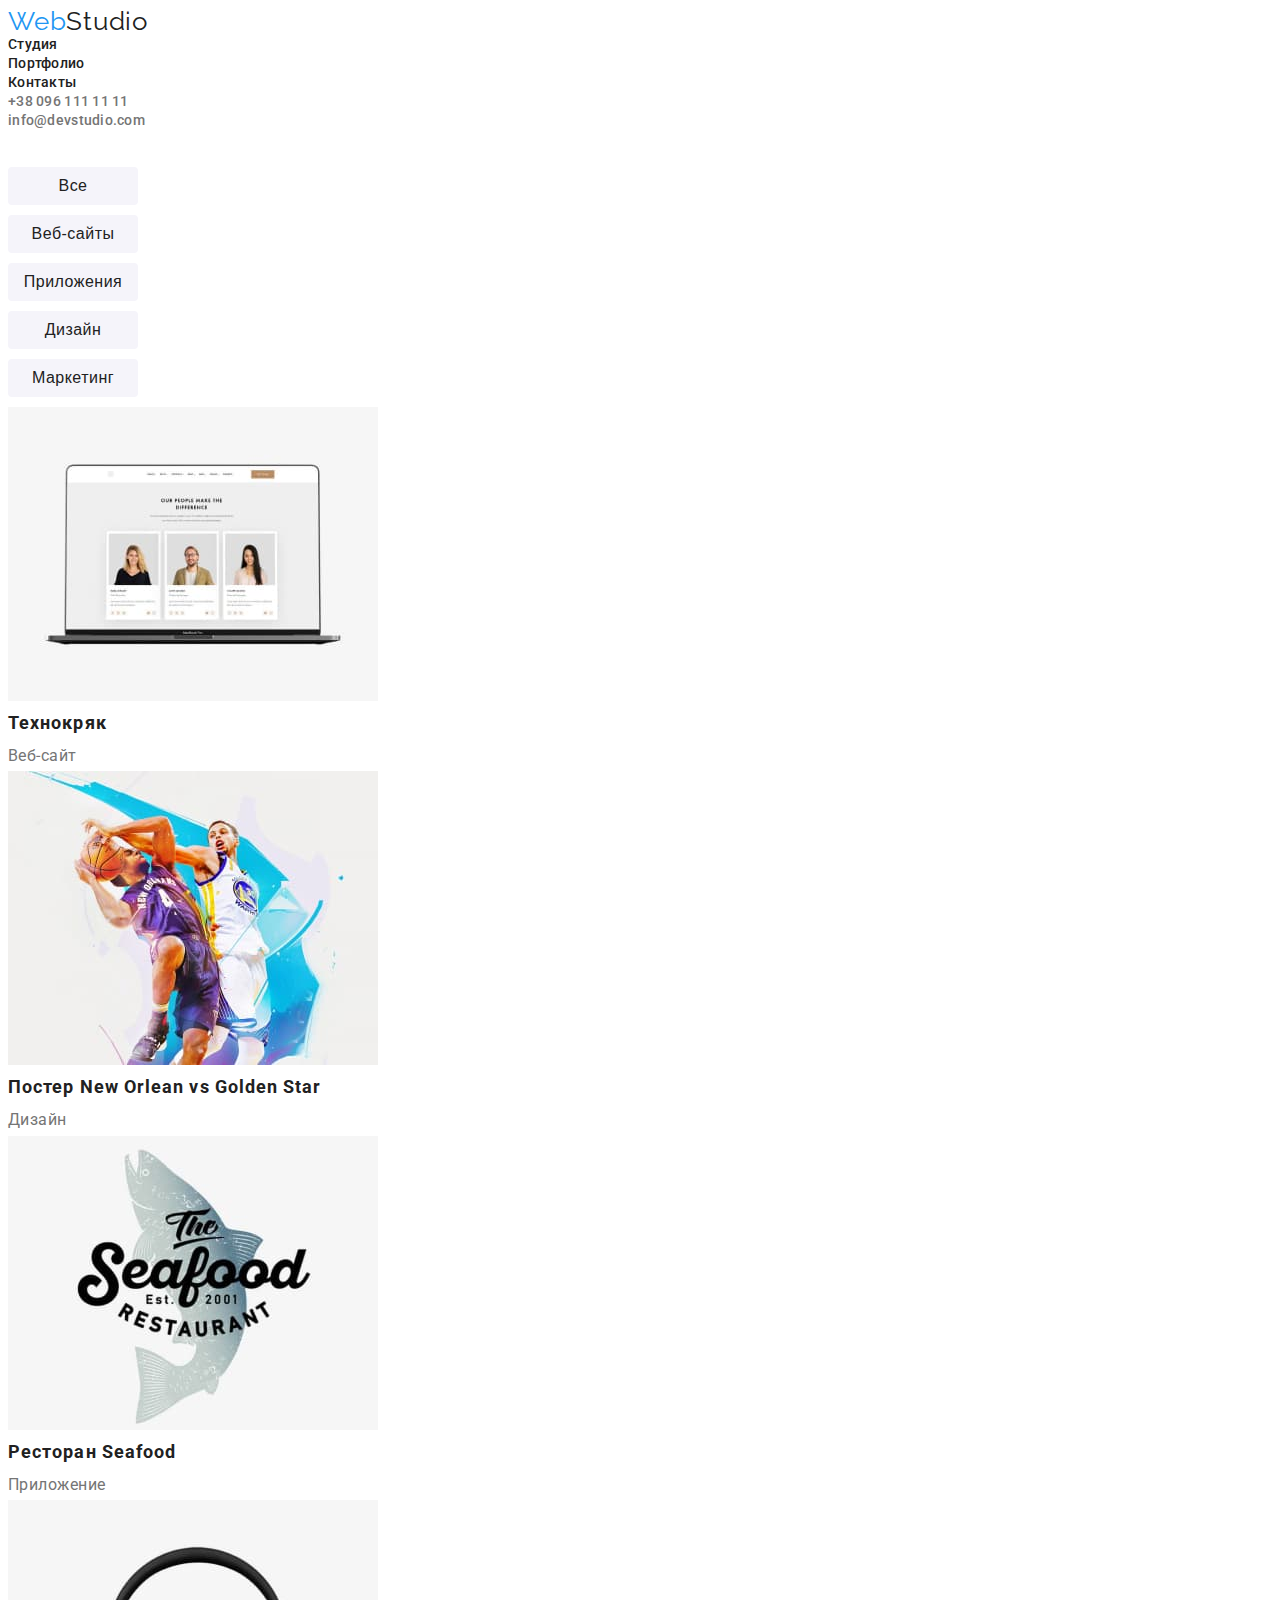
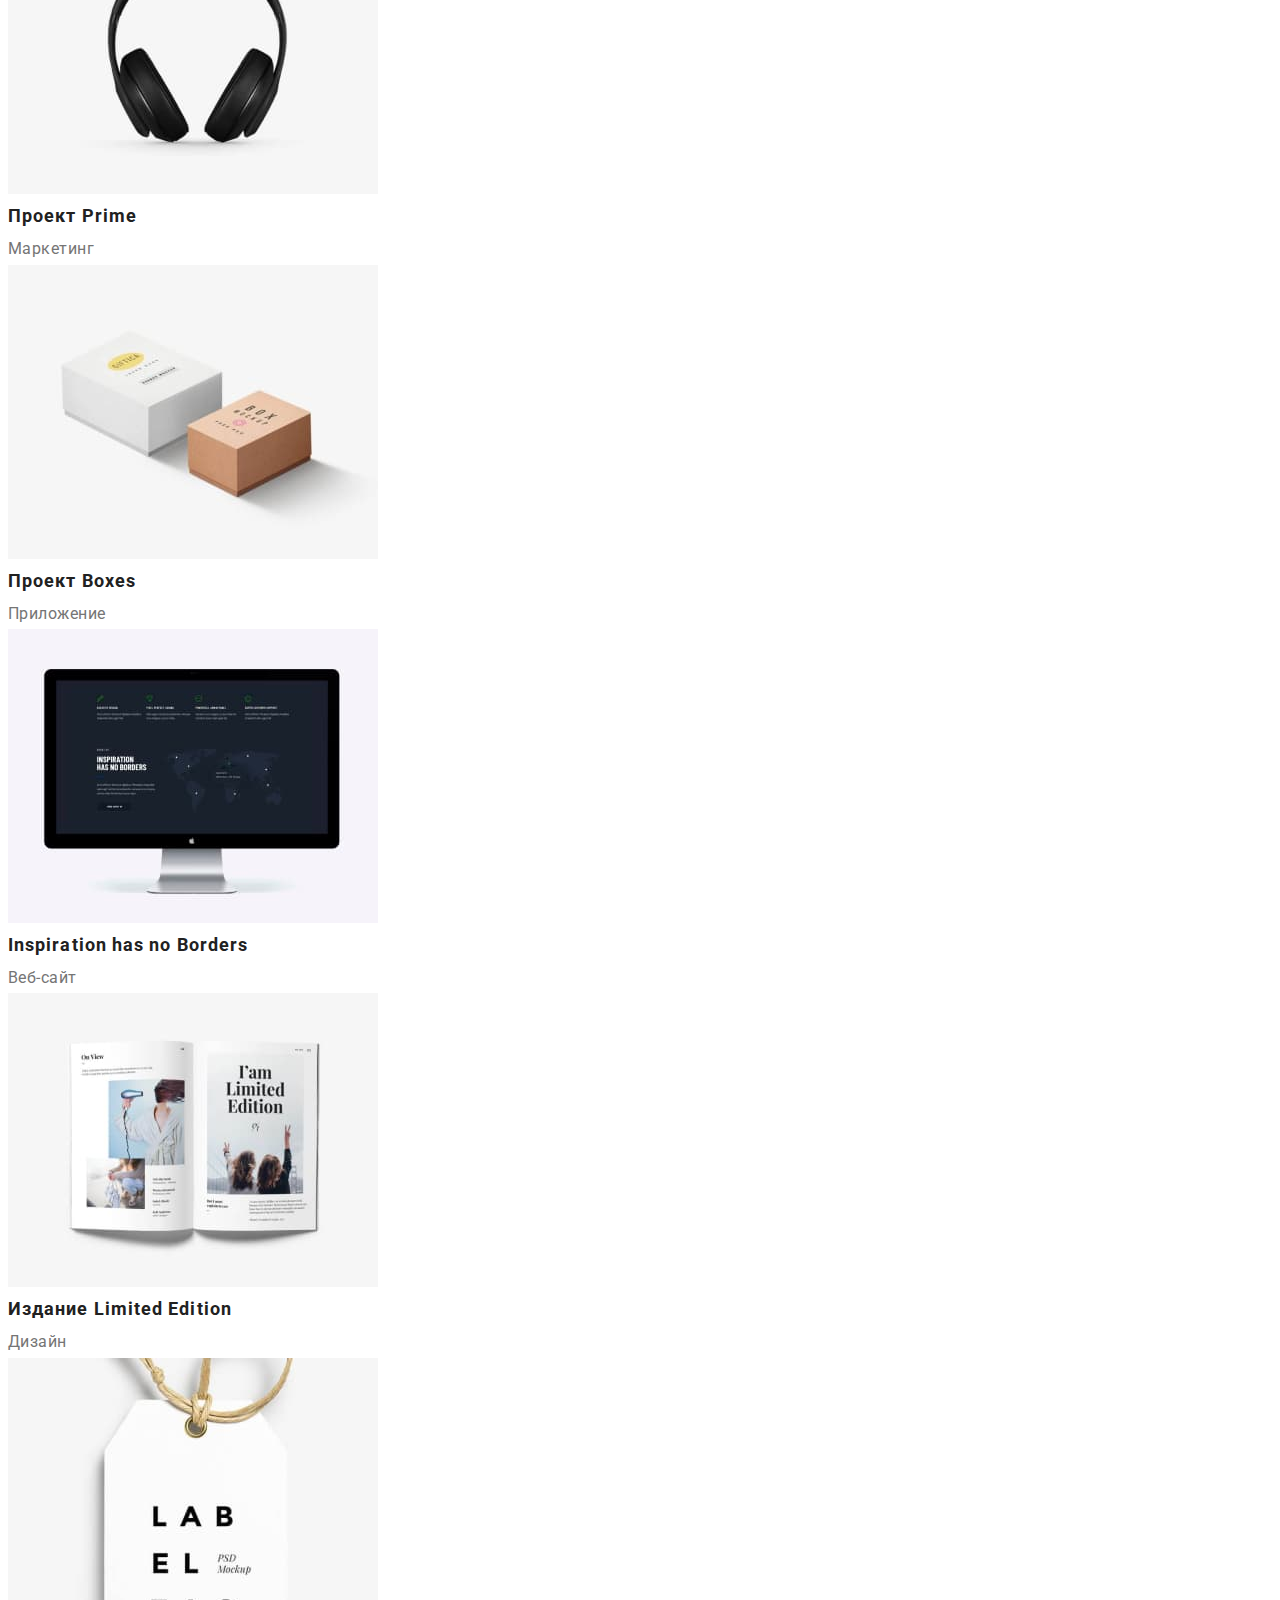
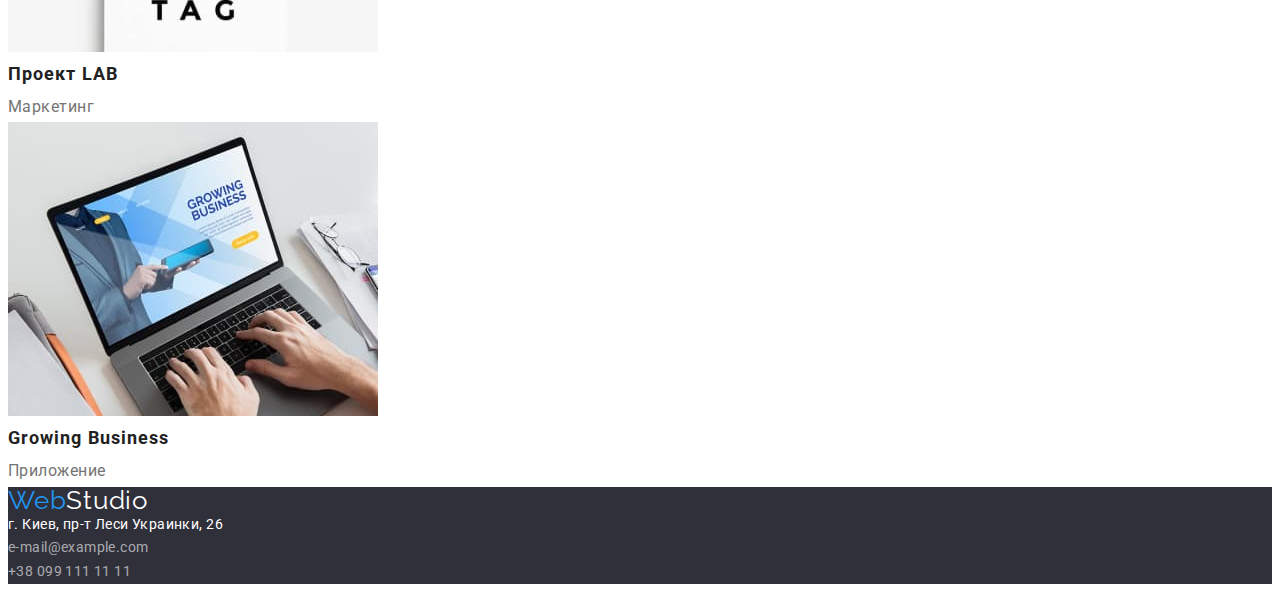
==== portfolio.html @ 3f36c755 "Добавил файлы проекта" ====
<!DOCTYPE html>
<html lang="en">
<head>
    <meta charset="UTF-8">
    <meta http-equiv="X-UA-Compatible" content="IE=edge">
    <meta name="viewport" content="width=device-width, initial-scale=1.0">
    <title>Portfolio</title>
    <link rel="preconnect" href="https://fonts.googleapis.com">
    <link rel="preconnect" href="https://fonts.gstatic.com" crossorigin>
    <link href="https://fonts.googleapis.com/css2?family=Raleway:wght@700&family=Roboto:wght@400;500;700;900&display=swap"
        rel="stylesheet">
    <link rel="stylesheet" href="./css/styles.css">
</head>
<body>
    <header class="page-header">
        <a href=""class="logo"><span>Web</span>Studio</a>
        <nav>
            <ul class="site-nav">
                <li><a href="./index.html">Студия</a></li>
                <li><a href="./portfolio.html">Портфолио</a></li>
                <li><a href="">Контакты</a></li>
            </ul>
        </nav>
        <ul class="contact">
            <li><a href="tel:+380961111111">+38 096 111 11 11</a></li>
            <li><a href="mailto:info@devstudio.com">info@devstudio.com</a></li>
        </ul>
    </header>
    <main>
        <section>
            <h1 class="completed-work">Выполненые работы</h1>
            <ul class="filter-list">
                <li><button type="button" class="filter">Все</button></li>
                <li><button type="button" class="filter">Веб-сайты</button></li>
                <li><button type="button" class="filter">Приложения</button></li>
                <li><button type="button" class="filter">Дизайн</button></li>
                <li><button type="button" class="filter">Маркетинг</button></li>
            </ul>
            <ul class="works-list">
                <li>
                    <img src="./images/technocryk.jpg" alt="three-cards-on-the-screen" width="370">
                    <h2 class="works-title">Технокряк</h2>
                    <p class="text">Веб-сайт</p>
                </li>

                <li>
                    <img src="./images/poster-new-orlean-golden-star.jpg" alt="basketball-poster" width="370">
                    <h2 class="works-title">Постер New Orlean vs Golden Star</h2>
                    <p class="text">Дизайн</p>
                </li>

                <li>
                    <img src="./images/a-restaurant-seafood.jpg" alt="label-seafood" width="370">
                    <h2 class="works-title">Ресторан Seafood</h2>
                    <p class="text">Приложение</p>
                </li>

                <li>
                    <img src="./images/project-prime.jpg" alt="headphones" width="370">
                    <h2 class="works-title">Проект Prime</h2>
                    <p class="text">Маркетинг</p>
                </li>

                <li>
                    <img src="./images/project-boxes.jpg" alt="boxes" width="370">
                    <h2 class="works-title">Проект Boxes</h2>
                    <p class="text">Приложение</p>
                </li>

                <li>
                    <img src="./images/inspiration-has-no-borders.jpg" alt="computer-monitor" width="370">
                    <h2 class="works-title">Inspiration has no Borders</h2>
                    <p class="text">Веб-сайт</p>
                </li>

                <li>
                    <img src="./images/edition-limited-edition.jpg" alt="open-books" width="370">
                    <h2 class="works-title">Издание Limited Edition</h2>
                    <p class="text">Дизайн</p>
                </li>

                <li>
                    <img src="./images/project-lab.jpg" alt="tag" width="370">
                    <h2 class="works-title">Проект LAB</h2>
                    <p class="text">Маркетинг</p>
                </li>

                <li>
                    <img src="./images/growing-business.jpg" alt="website-visitor" width="370">
                    <h2 class="works-title">Growing Business</h2>
                    <p class="text">Приложение</p>
                </li>
            </ul>
        </section>
    </main>
    <footer class="page-footer">
        <a href=""class="footer-logo"><span>Web</span>Studio</a>
        <address>
            <ul class="contact-list">
                <li><a href="" class="address-item">г. Киев, пр-т Леси Украинки, 26</a></li>
                <li><a href="mailto:" class="email-item">e-mail@example.com</a></li>
                <li><a href="tel:+380991111111" class="tel-item">+38 099 111 11 11</a></li>
             </ul>
        </address>      
    </footer>
</body>
</html>
---- css/styles.css ----
:root {
  --page-bg-color: #ffffff;
  --img-bg-color: #eeeeee;
  --footer-color: #2f303a;
  --color-of-headers: #212121;
  --text-color: #757575;
  --accent-color: #2196f3;
  --logo-color: #2196f3;
  --card-shadow: 0px 2px 1px -1px rgba(0, 0, 0, 0.2), 0px 1px 1px 0px rgba(0, 0, 0, 0.14),
    0px 1px 3px 0px rgba(0, 0, 0, 0.12);
}

body {
  font-family: 'Roboto', 'Raleway', sans-serif;
  color: var(--color-of-headers);
  background-color: var(--page-bg-color);
}

/* logo */
.logo,
.footer-logo {
  font-family: 'Raleway', sans-serif;
  font-size: 26px;
  line-height: 1.2;
  line-height: 100%;
  letter-spacing: 0.03em;
  color: var(--color-of-headers);
  text-decoration: none;
}

span {
  color: var(--logo-color);
}

/* navigation */
.site-nav,
.contact,
.experience-list,
.activity-list,
.team-list,
.contact-list,
.buttons-list,
.works-list,
.filter-list {
  list-style: none;
  margin: 0;
  padding: 0;
}

.site-nav a {
  color: var(--color-of-headers);
}

.site-nav a,
.contact a {
  font-style: Medium;
  font-weight: 500;
  font-size: 14px;
  line-height: 1.1;
  line-height: 100%;
  letter-spacing: 0.02em;
  text-decoration: none;
}

/* contact */
.contact a {
  color: var(--text-color);
}

/* hero */
.hero-title {
  font-weight: 900;
  font-size: 44px;
  line-height: 1.4;
  letter-spacing: 0.06em;
  margin: 0;
}

.button {
  font-weight: bold;
  font-size: 16px;
  line-height: 1.9;
  letter-spacing: 0.06em;
  color: #ffffff;
  width: 200px;
  height: 50px;
  left: 700px;
  top: 430px;
  background: #2196f3;
  box-shadow: 0px 4px 4px rgba(0, 0, 0, 0.15);
  border-radius: 4px;
  border: none;
  cursor: pointer;
}

/* experience */
.experience-title {
  font-weight: bold;
  font-size: 14px;
  line-height: 1.1;
  letter-spacing: 0.03em;
  color: var(--color-of-headers);
  margin: 0;
}

.experience-text {
  font-size: 14px;
  line-height: 1.7;
  letter-spacing: 0.03em;
  color: var(--text-color);
  margin: 0;
}

/* activity */
.activity-title,
.team-header {
  font-weight: bold;
  font-size: 36px;
  line-height: 1.2;
  letter-spacing: 0.03em;
  color: var(--color-of-headers);
  margin: 0;
}

/* our team */
.employee,
.speciality {
  font-size: 16px;
  line-height: 1.2;
  letter-spacing: 0.03em;
  margin: 0;
}

.employee {
  font-weight: 500;
  color: var(--color-of-headers);
}

.speciality {
  color: var(--text-color);
}

/* footer */
.page-footer {
  background-color: var(--footer-color);
}

.footer-logo {
  color: #ffffff;
}

.contact-list a {
  font-size: 14px;
  line-height: 1.7;
  letter-spacing: 0.03em;
  text-decoration: none;
}

.logo:hover,
.logo:focus,
.logo:active,
.footer-logo:focus,
.footer-logo:hover,
.footer-logo:active,
.site-nav a:hover,
.site-nav a:focus,
.site-nav a:active,
.contact a:hover,
.contact a:focus,
.contact :active,
.contact-list a:hover,
.contact-list a:focus,
.contact-list:active {
  color: var(--accent-color);
}

.address-item {
  color: #ffffff;
}

.address-item,
.email-item,
.tel-item {
  font-style: initial;
}

.email-item,
.tel-item {
  color: rgba(255, 255, 255, 0.6);
}

.completed-work {
  visibility: hidden;
  margin: 0;
}

.works-title {
  font-weight: bold;
  font-size: 18px;
  line-height: 2;
  letter-spacing: 0.06em;
  margin: 0;
  color: var(--color-of-headers);
}

.text {
  font-size: 16px;
  line-height: 1.9;
  letter-spacing: 0.03em;
  margin: 0;
  color: var(--text-color);
}

.filter {
  font-weight: 500;
  font-size: 16px;
  line-height: 1.6;
  letter-spacing: 0.03em;
  color: var(--color-of-headers);
  background: #f5f4fa;
  border: none;
  width: 130px;
  height: 38px;
  left: 865px;
  top: 174px;
  border-radius: 4px;
  margin-bottom: 10px;
  box-shadow: none;
  cursor: pointer;
}

.filter:hover,
.filter:focus,
.filter:active {
  color: #ffffff;
  background-color: var(--accent-color);
}
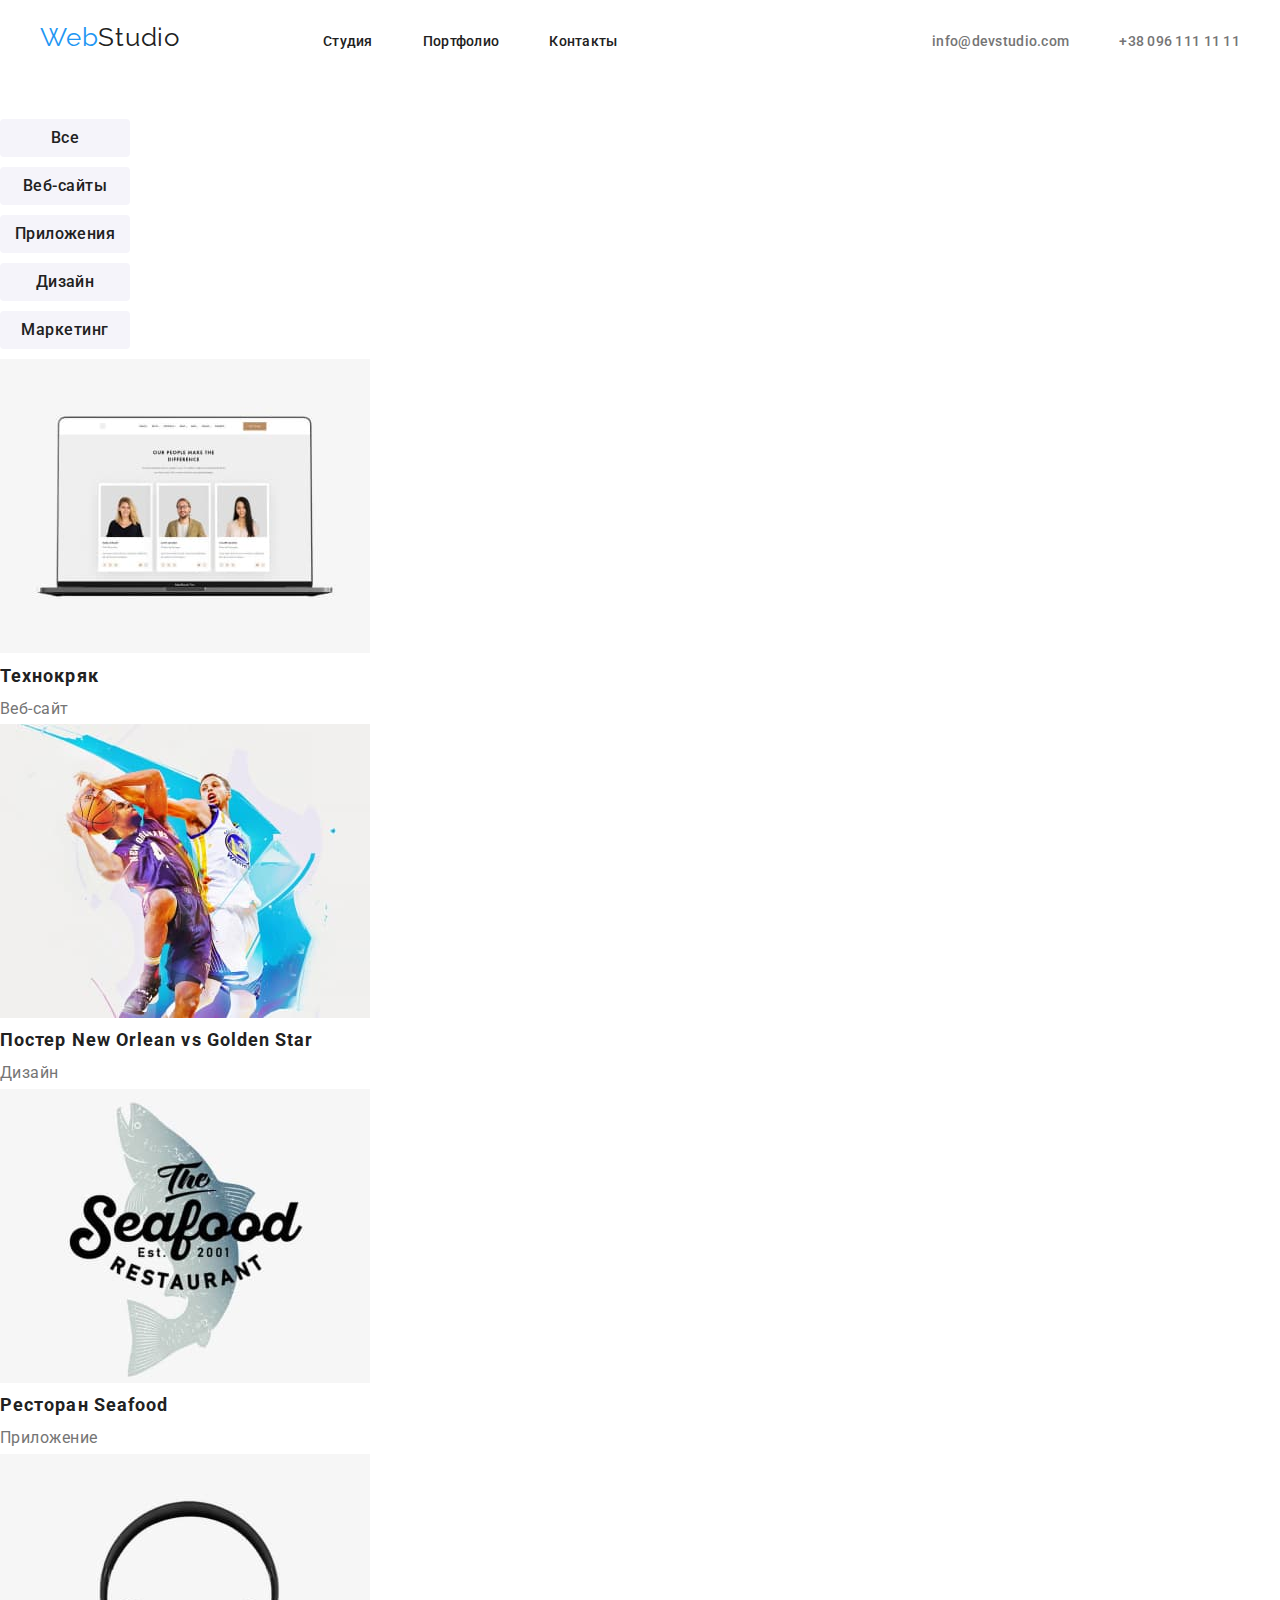
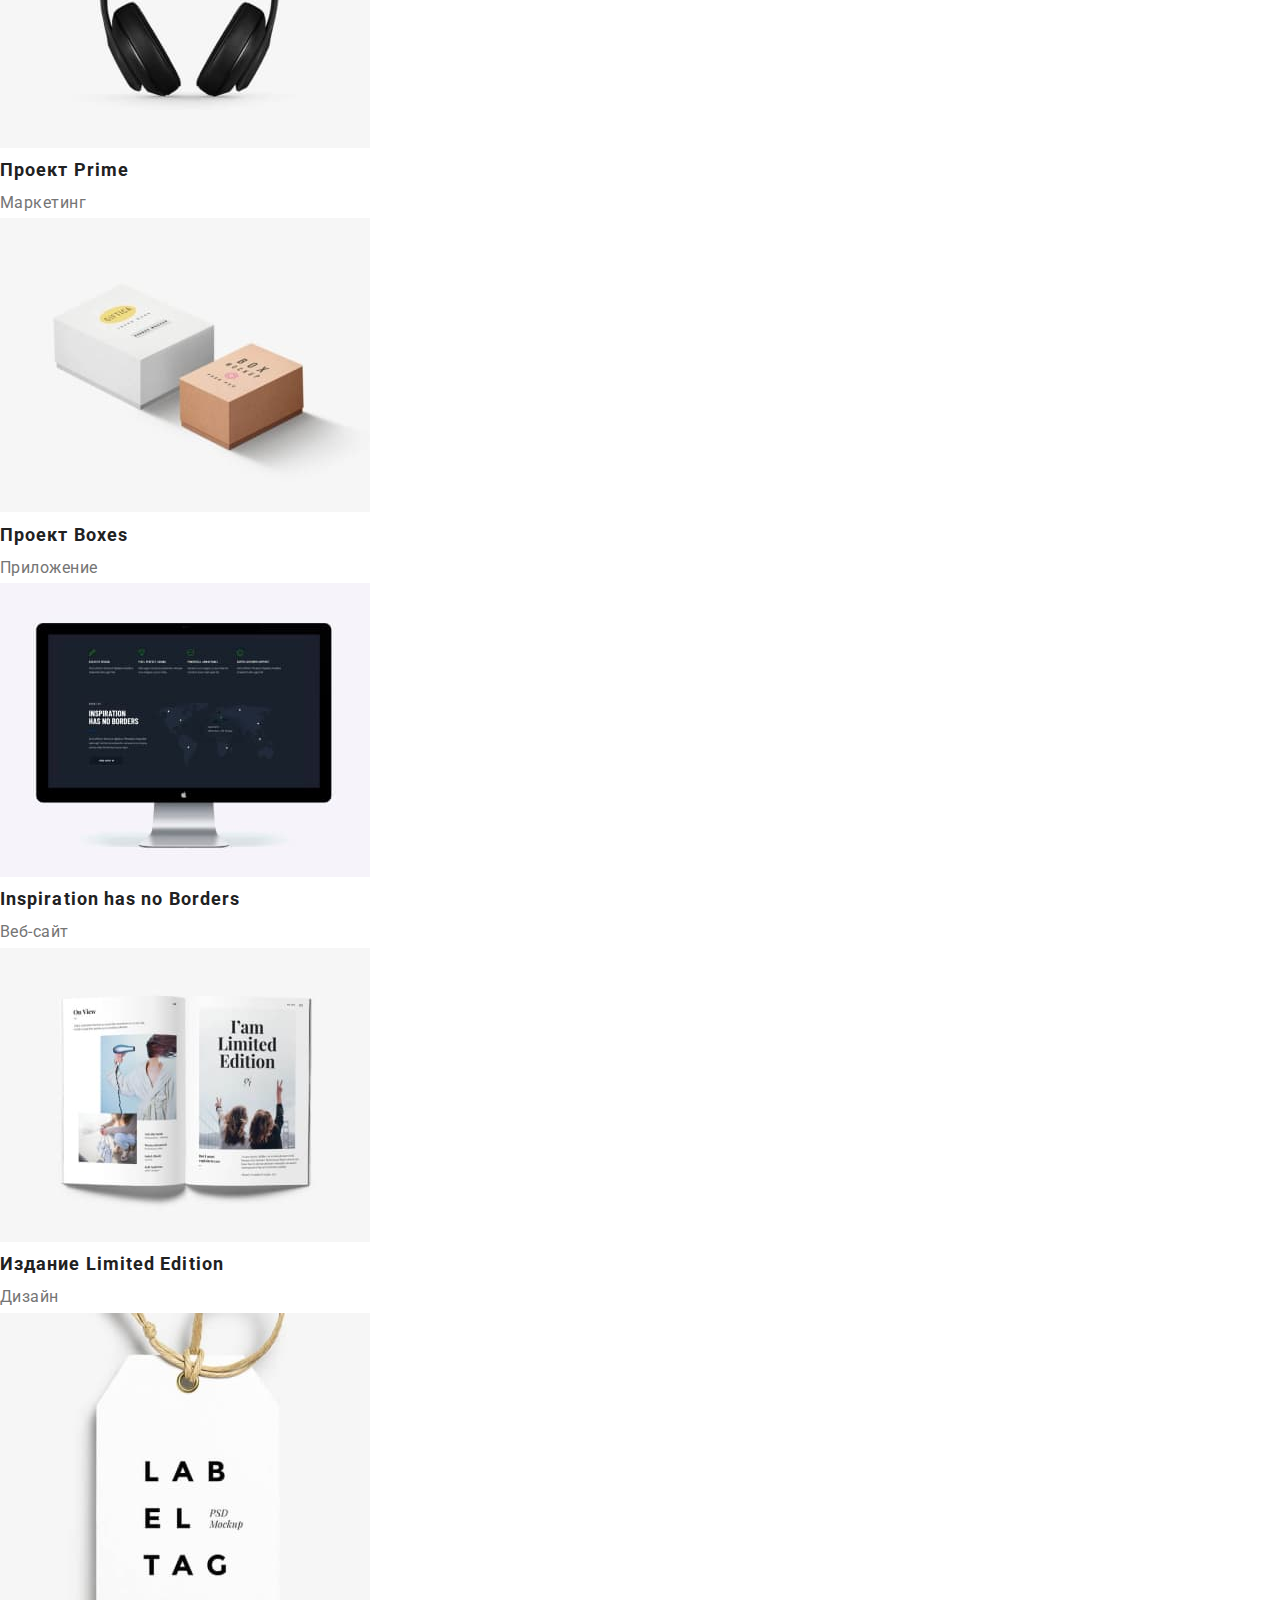
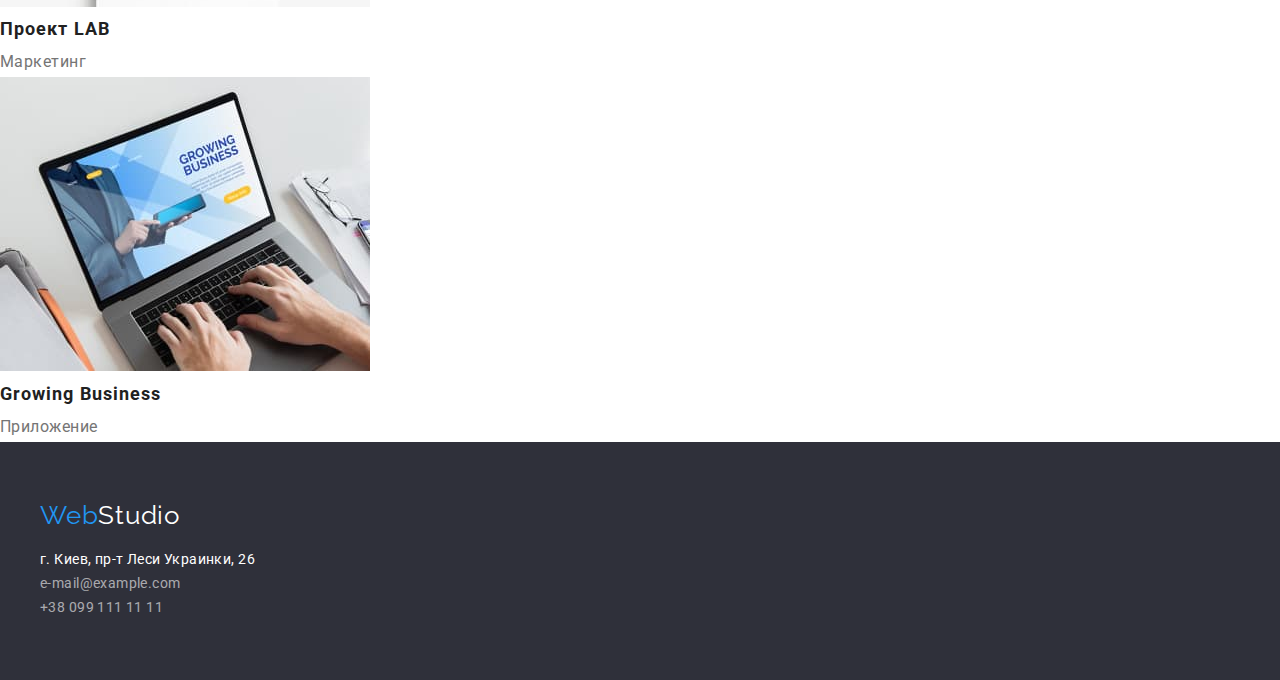
==== commit 34f6596b: "Update portfolio.html" ====
--- a/portfolio.html
+++ b/portfolio.html
@@ -5,26 +5,34 @@
     <meta http-equiv="X-UA-Compatible" content="IE=edge">
     <meta name="viewport" content="width=device-width, initial-scale=1.0">
     <title>Portfolio</title>
+    <link rel="stylesheet" href="./modern-normalize.css/modern-normalize.css">
     <link rel="preconnect" href="https://fonts.googleapis.com">
     <link rel="preconnect" href="https://fonts.gstatic.com" crossorigin>
     <link href="https://fonts.googleapis.com/css2?family=Raleway:wght@700&family=Roboto:wght@400;500;700;900&display=swap"
         rel="stylesheet">
     <link rel="stylesheet" href="./css/styles.css">
+    
 </head>
 <body>
     <header class="page-header">
-        <a href=""class="logo"><span>Web</span>Studio</a>
-        <nav>
-            <ul class="site-nav">
-                <li><a href="./index.html">Студия</a></li>
-                <li><a href="./portfolio.html">Портфолио</a></li>
-                <li><a href="">Контакты</a></li>
-            </ul>
-        </nav>
-        <ul class="contact">
-            <li><a href="tel:+380961111111">+38 096 111 11 11</a></li>
-            <li><a href="mailto:info@devstudio.com">info@devstudio.com</a></li>
-        </ul>
+        <div class="container">
+            <a href="" class="logo"><span>Web</span>Studio</a>
+            <div class="container-nav">
+                <nav>
+                    <ul class="site-nav">
+                        <li><a href="./index.html">Студия</a></li>
+                        <li><a href="./portfolio.html">Портфолио</a></li>
+                        <li><a href="">Контакты</a></li>
+                    </ul>
+                </nav>
+            </div>
+            <div class="container-contact">
+                <ul class="contact">
+                    <li><a href="mailto:info@devstudio.com">info@devstudio.com</a></li>
+                    <li><a href="tel:+380961111111">+38 096 111 11 11</a></li>
+                </ul>
+            </div>
+        </div>
     </header>
     <main>
         <section>
@@ -94,14 +102,18 @@
         </section>
     </main>
     <footer class="page-footer">
-        <a href=""class="footer-logo"><span>Web</span>Studio</a>
-        <address>
-            <ul class="contact-list">
-                <li><a href="" class="address-item">г. Киев, пр-т Леси Украинки, 26</a></li>
-                <li><a href="mailto:" class="email-item">e-mail@example.com</a></li>
-                <li><a href="tel:+380991111111" class="tel-item">+38 099 111 11 11</a></li>
-             </ul>
-        </address>      
+        <div class="container">
+            <div class="container-footer">
+                <a href="" class="footer-logo"><span>Web</span>Studio</a>
+                <address>
+                    <ul class="contact-list">
+                        <li><a href="" class="address-item">г. Киев, пр-т Леси Украинки, 26</a></li>
+                        <li><a href="mailto:" class="email-item">e-mail@example.com</a></li>
+                        <li><a href="tel:+380991111111" class="tel-item">+38 099 111 11 11</a></li>
+                    </ul>
+                </address>
+            </div>
+        </div>
     </footer>
 </body>
 </html>--- a/css/styles.css
+++ b/css/styles.css
@@ -1,6 +1,7 @@
 :root {
   --page-bg-color: #ffffff;
   --img-bg-color: #eeeeee;
+  --bg-hero-color: #2f303a;
   --footer-color: #2f303a;
   --color-of-headers: #212121;
   --text-color: #757575;
@@ -16,7 +17,49 @@
   background-color: var(--page-bg-color);
 }
 
+h1,
+h2,
+h3,
+h4,
+h5,
+h6,
+p,
+ul {
+  margin: 0;
+  padding: 0;
+  list-style: none;
+}
+
+/* header */
+.container {
+  display: flex;
+  width: 1200px;
+  margin-left: auto;
+  margin-right: auto;
+}
+
+.container-nav {
+  display: flex;
+  flex-direction: row;
+  margin-left: 93px;
+  margin-top: 32px;
+  margin-bottom: 32px;
+}
+
+.container-contact {
+  display: flex;
+  flex-direction: row;
+  margin-left: auto;
+  margin-top: 32px;
+  margin-bottom: 32px;
+}
+
 /* logo */
+.logo {
+  margin-top: 24px;
+  margin-bottom: 25px;
+}
+
 .logo,
 .footer-logo {
   font-family: 'Raleway', sans-serif;
@@ -34,17 +77,9 @@
 
 /* navigation */
 .site-nav,
-.contact,
-.experience-list,
-.activity-list,
-.team-list,
-.contact-list,
-.buttons-list,
-.works-list,
-.filter-list {
-  list-style: none;
-  margin: 0;
-  padding: 0;
+.contact {
+  display: flex;
+  flex-direction: row;
 }
 
 .site-nav a {
@@ -53,13 +88,13 @@
 
 .site-nav a,
 .contact a {
-  font-style: Medium;
   font-weight: 500;
   font-size: 14px;
   line-height: 1.1;
   line-height: 100%;
   letter-spacing: 0.02em;
   text-decoration: none;
+  margin-left: 50px;
 }
 
 /* contact */
@@ -68,15 +103,28 @@
 }
 
 /* hero */
+.hero {
+  padding-top: 94px;
+  padding-bottom: 94px;
+  background-color: var(--bg-hero-color);
+}
+
 .hero-title {
   font-weight: 900;
   font-size: 44px;
   line-height: 1.4;
   letter-spacing: 0.06em;
-  margin: 0;
+  text-align: center;
+  color: #ffffff;
+  margin-top: 200px;
 }
 
 .button {
+  display: block;
+  margin-top: 30px;
+  margin-left: auto;
+  margin-right: auto;
+  margin-bottom: 200px;
   font-weight: bold;
   font-size: 16px;
   line-height: 1.9;
@@ -84,23 +132,36 @@
   color: #ffffff;
   width: 200px;
   height: 50px;
-  left: 700px;
-  top: 430px;
   background: #2196f3;
-  box-shadow: 0px 4px 4px rgba(0, 0, 0, 0.15);
   border-radius: 4px;
   border: none;
   cursor: pointer;
 }
 
 /* experience */
+.experience {
+  padding-top: 94px;
+  padding-bottom: 94px;
+}
+
+.experience-list {
+  display: flex;
+  flex-direction: row;
+  width: inherit;
+  justify-content: space-between;
+  /* flex-wrap: wrap; */
+  /* flex-basis: calc(100% / 4); */
+}
+.experience-item {
+  width: 270px;
+}
 .experience-title {
   font-weight: bold;
   font-size: 14px;
   line-height: 1.1;
   letter-spacing: 0.03em;
   color: var(--color-of-headers);
-  margin: 0;
+  margin-bottom: 10px;
 }
 
 .experience-text {
@@ -108,10 +169,24 @@
   line-height: 1.7;
   letter-spacing: 0.03em;
   color: var(--text-color);
-  margin: 0;
 }
 
 /* activity */
+.activity {
+  padding-bottom: 94px;
+}
+
+.activity-list {
+  display: flex;
+  flex-direction: row;
+  width: inherit;
+  justify-content: space-between;
+}
+
+.activity-title {
+  margin-bottom: 50px;
+}
+
 .activity-title,
 .team-header {
   font-weight: bold;
@@ -119,24 +194,51 @@
   line-height: 1.2;
   letter-spacing: 0.03em;
   color: var(--color-of-headers);
-  margin: 0;
+  text-align: center;
 }
 
 /* our team */
+.team {
+  padding-top: 94px;
+  padding-bottom: 94px;
+  background: #f5f4fa;
+}
+
+.team-header {
+  margin-bottom: 50px;
+}
+
+.team-list {
+  display: flex;
+  flex-direction: row;
+  width: inherit;
+  justify-content: space-between;
+}
+
+.team-item {
+  background: #ffffff;
+  box-shadow: 0px 1px 3px rgba(0, 0, 0, 0.12), 0px 1px 1px rgba(0, 0, 0, 0.14),
+    0px 2px 1px rgba(0, 0, 0, 0.2);
+  border-radius: 0px 0px 4px 4px;
+}
+
 .employee,
 .speciality {
   font-size: 16px;
   line-height: 1.2;
   letter-spacing: 0.03em;
-  margin: 0;
+  text-align: center;
 }
 
 .employee {
   font-weight: 500;
+  margin-top: 30px;
+  margin-bottom: 10px;
   color: var(--color-of-headers);
 }
 
 .speciality {
+  margin-bottom: 30px;
   color: var(--text-color);
 }
 
@@ -145,8 +247,19 @@
   background-color: var(--footer-color);
 }
 
+.container-footer {
+  display: block;
+}
+
 .footer-logo {
-  color: #ffffff;
+  display: block;
+  margin-top: 60px;
+  color: #ffffff;
+}
+
+.contact-list {
+  margin-top: 20px;
+  margin-bottom: 60px;
 }
 
 .contact-list a {
@@ -191,7 +304,6 @@
 
 .completed-work {
   visibility: hidden;
-  margin: 0;
 }
 
 .works-title {
@@ -199,7 +311,6 @@
   font-size: 18px;
   line-height: 2;
   letter-spacing: 0.06em;
-  margin: 0;
   color: var(--color-of-headers);
 }
 
@@ -207,7 +318,6 @@
   font-size: 16px;
   line-height: 1.9;
   letter-spacing: 0.03em;
-  margin: 0;
   color: var(--text-color);
 }
 
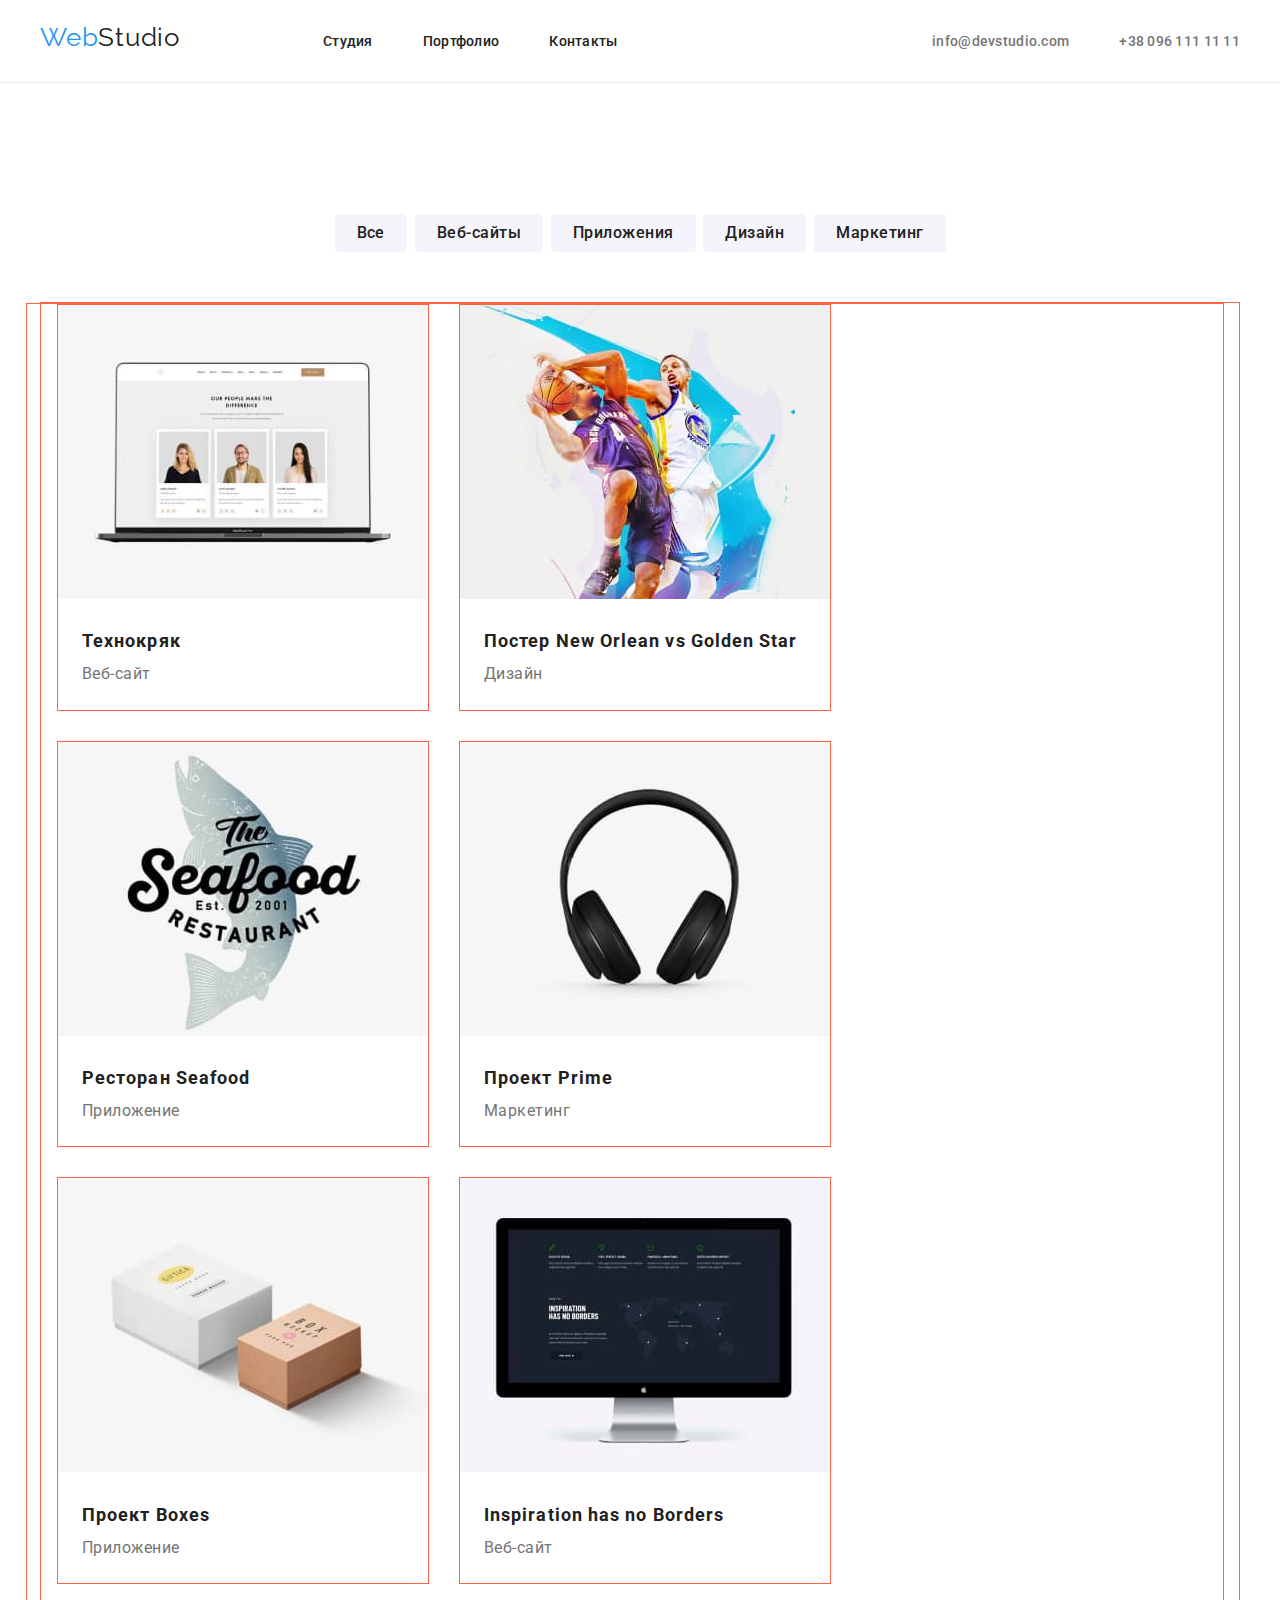
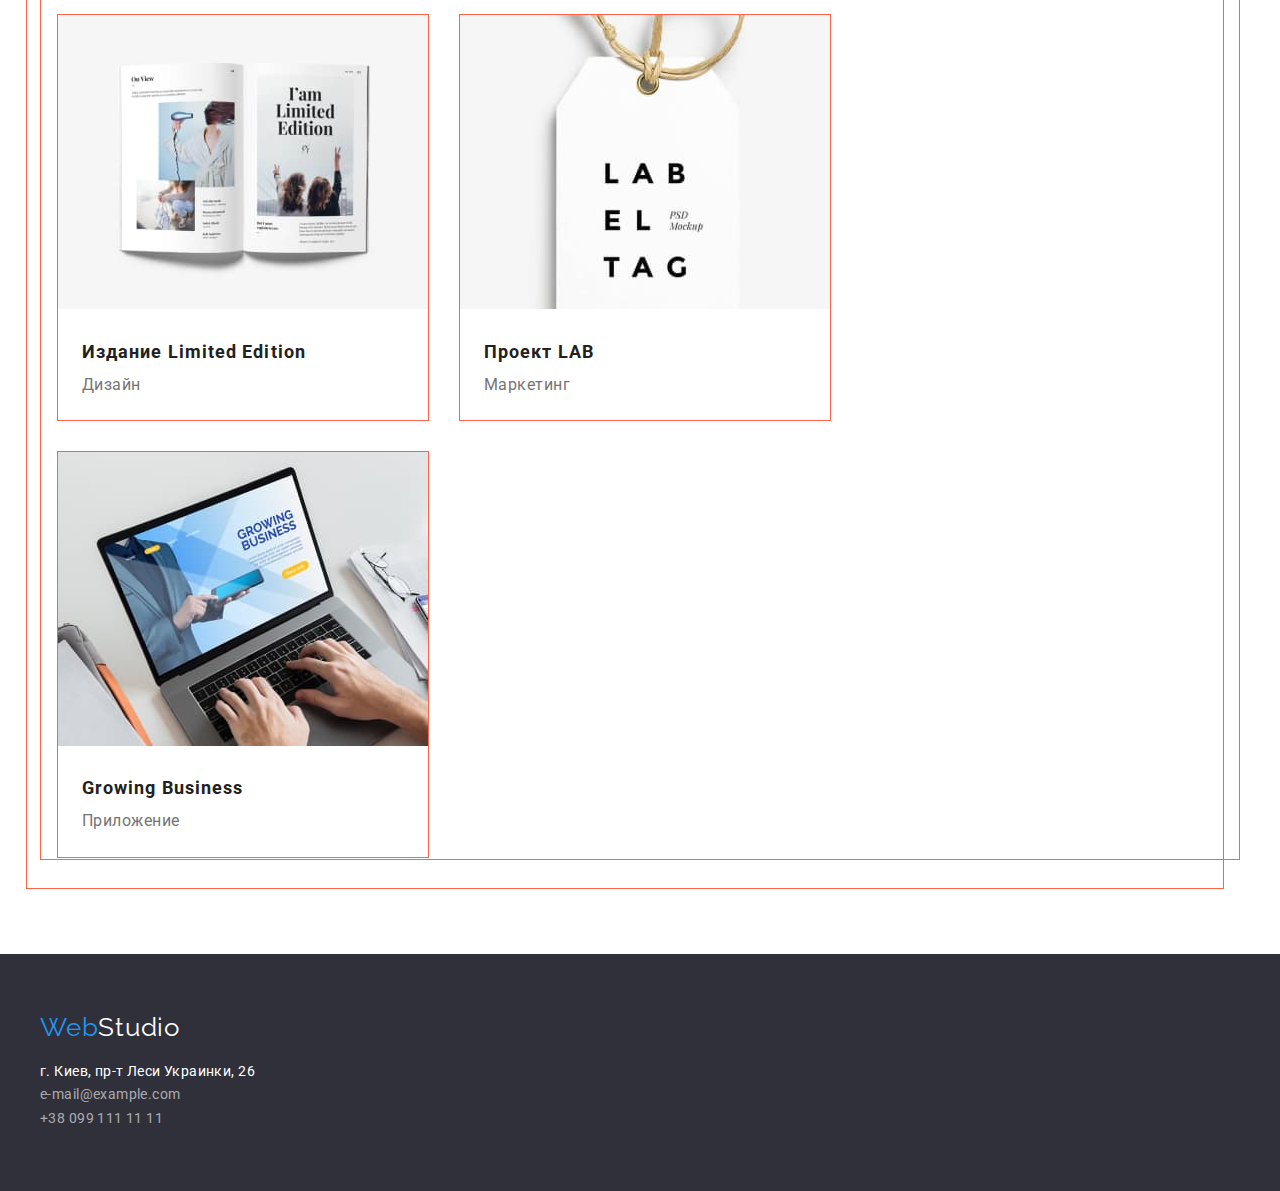
==== commit 51109a1d: "Оформление карточек" ====
--- a/portfolio.html
+++ b/portfolio.html
@@ -18,14 +18,13 @@
         <div class="container">
             <a href="" class="logo"><span>Web</span>Studio</a>
             <div class="container-nav">
-                <nav>
-                    <ul class="site-nav">
-                        <li><a href="./index.html">Студия</a></li>
-                        <li><a href="./portfolio.html">Портфолио</a></li>
-                        <li><a href="">Контакты</a></li>
-                    </ul>
-                </nav>
+                <ul class="site-nav">
+                    <li><a href="./index.html">Студия</a></li>
+                    <li><a href="./portfolio.html">Портфолио</a></li>
+                    <li><a href="">Контакты</a></li>
+                </ul>
             </div>
+
             <div class="container-contact">
                 <ul class="contact">
                     <li><a href="mailto:info@devstudio.com">info@devstudio.com</a></li>
@@ -35,7 +34,7 @@
         </div>
     </header>
     <main>
-        <section>
+        <section class="partners">
             <h1 class="completed-work">Выполненые работы</h1>
             <ul class="filter-list">
                 <li><button type="button" class="filter">Все</button></li>
@@ -44,61 +43,82 @@
                 <li><button type="button" class="filter">Дизайн</button></li>
                 <li><button type="button" class="filter">Маркетинг</button></li>
             </ul>
-            <ul class="works-list">
-                <li>
-                    <img src="./images/technocryk.jpg" alt="three-cards-on-the-screen" width="370">
-                    <h2 class="works-title">Технокряк</h2>
-                    <p class="text">Веб-сайт</p>
-                </li>
+            
+            <div class="card-box">    
+                <ul class="card-list">
+                    <li class="card-item">
+                        <img src="./images/technocryk.jpg" alt="three-cards-on-the-screen" width="370">
+                        <div class="card-text">
+                            <h2 class="card-title">Технокряк</h2>
+                            <p class="text">Веб-сайт</p>
+                        </div>
+                    </li>
 
-                <li>
-                    <img src="./images/poster-new-orlean-golden-star.jpg" alt="basketball-poster" width="370">
-                    <h2 class="works-title">Постер New Orlean vs Golden Star</h2>
-                    <p class="text">Дизайн</p>
-                </li>
+                    <li class="card-item">
+                        <img src="./images/poster-new-orlean-golden-star.jpg" alt="basketball-poster" width="370">
+                        <div class="card-text">
+                            <h2 class="card-title">Постер New Orlean vs Golden Star</h2>
+                            <p class="text">Дизайн</p>
+                        </div>
+                    </li>
 
-                <li>
-                    <img src="./images/a-restaurant-seafood.jpg" alt="label-seafood" width="370">
-                    <h2 class="works-title">Ресторан Seafood</h2>
-                    <p class="text">Приложение</p>
-                </li>
+                    <li class="card-item">
+                        <img src="./images/a-restaurant-seafood.jpg" alt="label-seafood" width="370">
+                        <div class="card-text">
+                            <h2 class="card-title">Ресторан Seafood</h2>
+                            <p class="text">Приложение</p>
+                        </div>
+                    </li>
 
-                <li>
-                    <img src="./images/project-prime.jpg" alt="headphones" width="370">
-                    <h2 class="works-title">Проект Prime</h2>
-                    <p class="text">Маркетинг</p>
-                </li>
+                    <li class="card-item">
+                        <img src="./images/project-prime.jpg" alt="headphones" width="370">
+                        <div class="card-text">
+                            <h2 class="card-title">Проект Prime</h2>
+                            <p class="text">Маркетинг</p>
+                        </div>
+                    </li>
 
-                <li>
-                    <img src="./images/project-boxes.jpg" alt="boxes" width="370">
-                    <h2 class="works-title">Проект Boxes</h2>
-                    <p class="text">Приложение</p>
-                </li>
+                    <li class="card-item">
+                        <img src="./images/project-boxes.jpg" alt="boxes" width="370">
+                        <div class="card-text">
+                            <h2 class="card-title">Проект Boxes</h2>
+                            <p class="text">Приложение</p>
+                        </div>
+                    </li>
 
-                <li>
-                    <img src="./images/inspiration-has-no-borders.jpg" alt="computer-monitor" width="370">
-                    <h2 class="works-title">Inspiration has no Borders</h2>
-                    <p class="text">Веб-сайт</p>
-                </li>
+                    <li class="card-item">
+                        <img src="./images/inspiration-has-no-borders.jpg" alt="computer-monitor" width="370">
+                        <div class="card-text">
+                            <h2 class="card-title">Inspiration has no Borders</h2>
+                            <p class="text">Веб-сайт</p>
+                        </div>
+                    </li>
 
-                <li>
-                    <img src="./images/edition-limited-edition.jpg" alt="open-books" width="370">
-                    <h2 class="works-title">Издание Limited Edition</h2>
-                    <p class="text">Дизайн</p>
-                </li>
+                    <li class="card-item">
+                        <img src="./images/edition-limited-edition.jpg" alt="open-books" width="370">
+                        <div class="card-text">
+                            <h2 class="card-title">Издание Limited Edition</h2>
+                            <p class="text">Дизайн</p>
+                        </div>
+                    </li>
 
-                <li>
-                    <img src="./images/project-lab.jpg" alt="tag" width="370">
-                    <h2 class="works-title">Проект LAB</h2>
-                    <p class="text">Маркетинг</p>
-                </li>
+                    <li class="card-item">
+                        <img src="./images/project-lab.jpg" alt="tag" width="370">
+                        <div class="card-text">
+                            <h2 class="card-title">Проект LAB</h2>
+                            <p class="text">Маркетинг</p>
+                        </div>
+                    </li>
 
-                <li>
-                    <img src="./images/growing-business.jpg" alt="website-visitor" width="370">
-                    <h2 class="works-title">Growing Business</h2>
-                    <p class="text">Приложение</p>
-                </li>
-            </ul>
+                    <li class="card-item">
+                        <img src="./images/growing-business.jpg" alt="website-visitor" width="370">
+                        <div class="card-text">
+                            <h2 class="card-title">Growing Business</h2>
+                            <p class="text">Приложение</p>
+                        </div>
+                    </li>
+                </ul>
+            </div>
         </section>
     </main>
     <footer class="page-footer">
--- a/css/styles.css
+++ b/css/styles.css
@@ -31,6 +31,10 @@
 }
 
 /* header */
+.page-header {
+  border-bottom: 1px solid #ececec;
+}
+
 .container {
   display: flex;
   width: 1200px;
@@ -302,11 +306,76 @@
   color: rgba(255, 255, 255, 0.6);
 }
 
+/* portfolio */
+.partners {
+  width: 1200px;
+  margin-left: auto;
+  margin-right: auto;
+  padding-top: 94px;
+  padding-bottom: 94px;
+}
 .completed-work {
   visibility: hidden;
 }
 
-.works-title {
+.filter-list {
+  display: flex;
+  justify-content: space-between;
+  margin-left: auto;
+  margin-right: auto;
+  width: 611px;
+}
+
+.filter {
+  font-weight: 500;
+  font-size: 16px;
+  line-height: 1.6;
+  letter-spacing: 0.03em;
+  color: var(--color-of-headers);
+  background: #f5f4fa;
+  border: none;
+  padding: 6px 22px 6px 22px;
+  border-radius: 4px;
+  margin-bottom: 50px;
+  box-shadow: none;
+  cursor: pointer;
+}
+
+.filter:hover,
+.filter:focus,
+.filter:active {
+  color: #ffffff;
+  background-color: var(--accent-color);
+}
+
+.card-box {
+  width: 1200px;
+  margin-left: auto;
+  margin-right: auto;
+  padding-left: 15px;
+  padding-right: 15px;
+  border: 1px solid tomato;
+}
+
+.card-list {
+  display: flex;
+  flex-wrap: wrap;
+  margin-left: -30px;
+  margin-bottom: -30px;
+  border: 1px solid tomato;
+}
+
+.card-list > .card-item {
+  flex-basis: calc(100% / 3 - 30px);
+  background: #ffffff;
+  border: 1px solid #eeeeee;
+  box-sizing: border-box;
+  margin-left: 30px;
+  margin-bottom: 30px;
+  border: 1px solid tomato;
+}
+
+.card-title {
   font-weight: bold;
   font-size: 18px;
   line-height: 2;
@@ -321,27 +390,6 @@
   color: var(--text-color);
 }
 
-.filter {
-  font-weight: 500;
-  font-size: 16px;
-  line-height: 1.6;
-  letter-spacing: 0.03em;
-  color: var(--color-of-headers);
-  background: #f5f4fa;
-  border: none;
-  width: 130px;
-  height: 38px;
-  left: 865px;
-  top: 174px;
-  border-radius: 4px;
-  margin-bottom: 10px;
-  box-shadow: none;
-  cursor: pointer;
-}
-
-.filter:hover,
-.filter:focus,
-.filter:active {
-  color: #ffffff;
-  background-color: var(--accent-color);
-}
+.card-text {
+  padding: 20px 24px 20px 24px;
+}
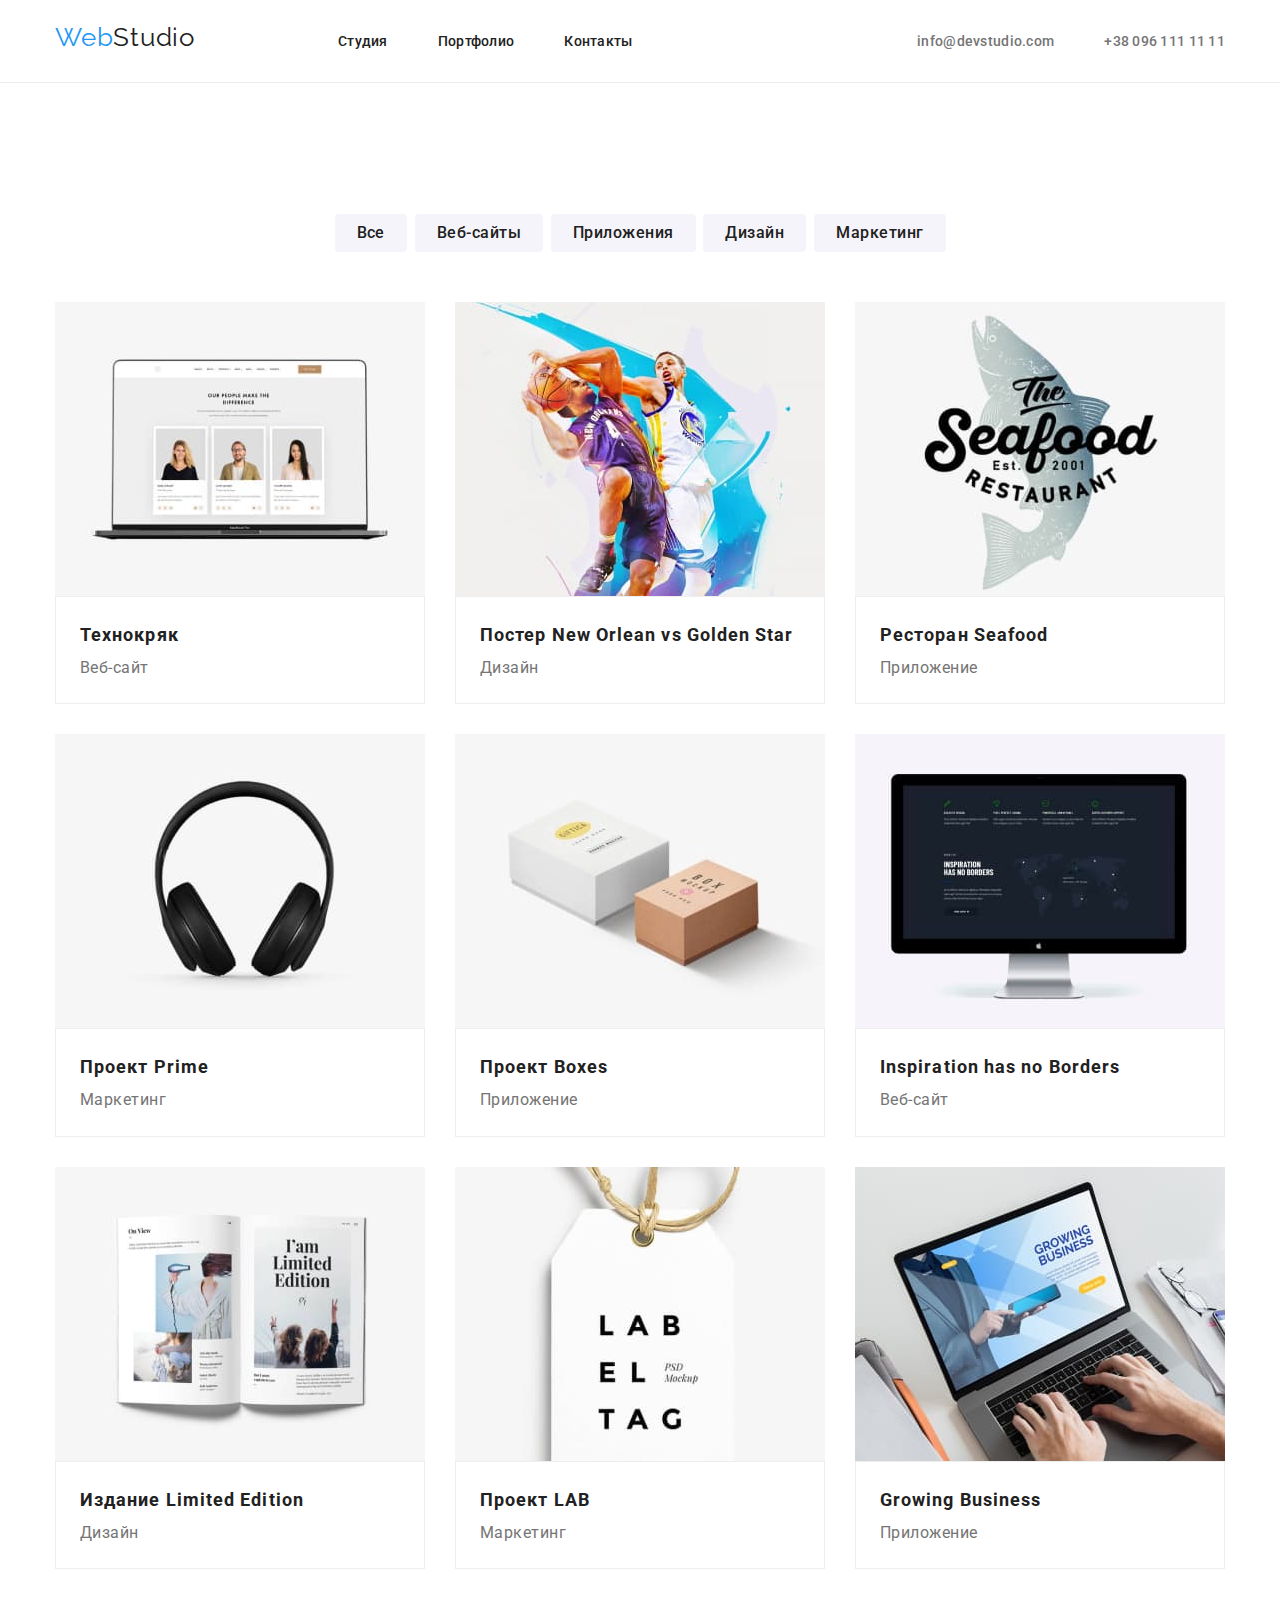
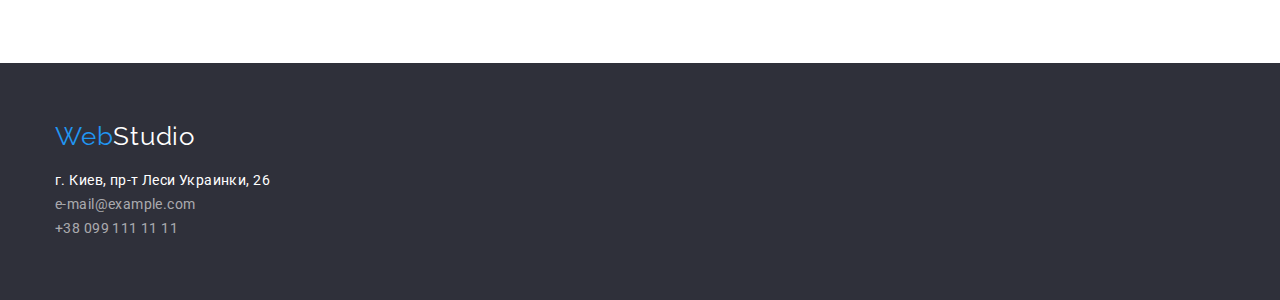
==== commit 8579c85d: "Выполнил дз3" ====
--- a/portfolio.html
+++ b/portfolio.html
@@ -16,35 +16,37 @@
 <body>
     <header class="page-header">
         <div class="container">
-            <a href="" class="logo"><span>Web</span>Studio</a>
-            <div class="container-nav">
-                <ul class="site-nav">
-                    <li><a href="./index.html">Студия</a></li>
-                    <li><a href="./portfolio.html">Портфолио</a></li>
-                    <li><a href="">Контакты</a></li>
-                </ul>
-            </div>
+            <div class="container-hedear">
+                <a href="" class="logo"><span>Web</span>Studio</a>
+                <div class="container-nav">
+                    <ul class="site-nav">
+                        <li><a href="./index.html">Студия</a></li>
+                        <li><a href="./portfolio.html">Портфолио</a></li>
+                        <li><a href="">Контакты</a></li>
+                    </ul>
+                </div>
 
-            <div class="container-contact">
-                <ul class="contact">
-                    <li><a href="mailto:info@devstudio.com">info@devstudio.com</a></li>
-                    <li><a href="tel:+380961111111">+38 096 111 11 11</a></li>
-                </ul>
+                <div class="container-contact">
+                    <ul class="contact">
+                        <li><a href="mailto:info@devstudio.com">info@devstudio.com</a></li>
+                        <li><a href="tel:+380961111111">+38 096 111 11 11</a></li>
+                    </ul>
+                </div>
             </div>
         </div>
     </header>
     <main>
-        <section class="partners">
-            <h1 class="completed-work">Выполненые работы</h1>
-            <ul class="filter-list">
-                <li><button type="button" class="filter">Все</button></li>
-                <li><button type="button" class="filter">Веб-сайты</button></li>
-                <li><button type="button" class="filter">Приложения</button></li>
-                <li><button type="button" class="filter">Дизайн</button></li>
-                <li><button type="button" class="filter">Маркетинг</button></li>
-            </ul>
-            
-            <div class="card-box">    
+        <section class="section">
+            <div class="container">
+                <h1 class="completed-work">Выполненые работы</h1>
+                <ul class="filter-list">
+                    <li><button type="button" class="filter">Все</button></li>
+                    <li><button type="button" class="filter">Веб-сайты</button></li>
+                    <li><button type="button" class="filter">Приложения</button></li>
+                    <li><button type="button" class="filter">Дизайн</button></li>
+                    <li><button type="button" class="filter">Маркетинг</button></li>
+                </ul>
+              
                 <ul class="card-list">
                     <li class="card-item">
                         <img src="./images/technocryk.jpg" alt="three-cards-on-the-screen" width="370">
--- a/css/styles.css
+++ b/css/styles.css
@@ -30,16 +30,25 @@
   list-style: none;
 }
 
+img {
+  display: block;
+}
+
 /* header */
 .page-header {
   border-bottom: 1px solid #ececec;
 }
 
+.container-hedear {
+  display: flex;
+}
+
 .container {
-  display: flex;
   width: 1200px;
   margin-left: auto;
   margin-right: auto;
+  padding-left: 15px;
+  padding-right: 15px;
 }
 
 .container-nav {
@@ -107,10 +116,9 @@
 }
 
 /* hero */
-.hero {
+.section {
   padding-top: 94px;
   padding-bottom: 94px;
-  background-color: var(--bg-hero-color);
 }
 
 .hero-title {
@@ -119,7 +127,6 @@
   line-height: 1.4;
   letter-spacing: 0.06em;
   text-align: center;
-  color: #ffffff;
   margin-top: 200px;
 }
 
@@ -143,15 +150,9 @@
 }
 
 /* experience */
-.experience {
-  padding-top: 94px;
-  padding-bottom: 94px;
-}
-
 .experience-list {
   display: flex;
   flex-direction: row;
-  width: inherit;
   justify-content: space-between;
   /* flex-wrap: wrap; */
   /* flex-basis: calc(100% / 4); */
@@ -176,14 +177,9 @@
 }
 
 /* activity */
-.activity {
-  padding-bottom: 94px;
-}
-
 .activity-list {
   display: flex;
   flex-direction: row;
-  width: inherit;
   justify-content: space-between;
 }
 
@@ -202,12 +198,6 @@
 }
 
 /* our team */
-.team {
-  padding-top: 94px;
-  padding-bottom: 94px;
-  background: #f5f4fa;
-}
-
 .team-header {
   margin-bottom: 50px;
 }
@@ -215,7 +205,6 @@
 .team-list {
   display: flex;
   flex-direction: row;
-  width: inherit;
   justify-content: space-between;
 }
 
@@ -253,17 +242,17 @@
 
 .container-footer {
   display: block;
+  padding-top: 60px;
+  padding-bottom: 60px;
 }
 
 .footer-logo {
   display: block;
-  margin-top: 60px;
   color: #ffffff;
 }
 
 .contact-list {
   margin-top: 20px;
-  margin-bottom: 60px;
 }
 
 .contact-list a {
@@ -307,13 +296,6 @@
 }
 
 /* portfolio */
-.partners {
-  width: 1200px;
-  margin-left: auto;
-  margin-right: auto;
-  padding-top: 94px;
-  padding-bottom: 94px;
-}
 .completed-work {
   visibility: hidden;
 }
@@ -348,31 +330,18 @@
   background-color: var(--accent-color);
 }
 
-.card-box {
-  width: 1200px;
-  margin-left: auto;
-  margin-right: auto;
-  padding-left: 15px;
-  padding-right: 15px;
-  border: 1px solid tomato;
-}
-
 .card-list {
   display: flex;
   flex-wrap: wrap;
   margin-left: -30px;
   margin-bottom: -30px;
-  border: 1px solid tomato;
 }
 
 .card-list > .card-item {
   flex-basis: calc(100% / 3 - 30px);
   background: #ffffff;
-  border: 1px solid #eeeeee;
-  box-sizing: border-box;
   margin-left: 30px;
   margin-bottom: 30px;
-  border: 1px solid tomato;
 }
 
 .card-title {
@@ -391,5 +360,7 @@
 }
 
 .card-text {
+  border: 1px solid #eeeeee;
+  box-sizing: border-box;
   padding: 20px 24px 20px 24px;
 }
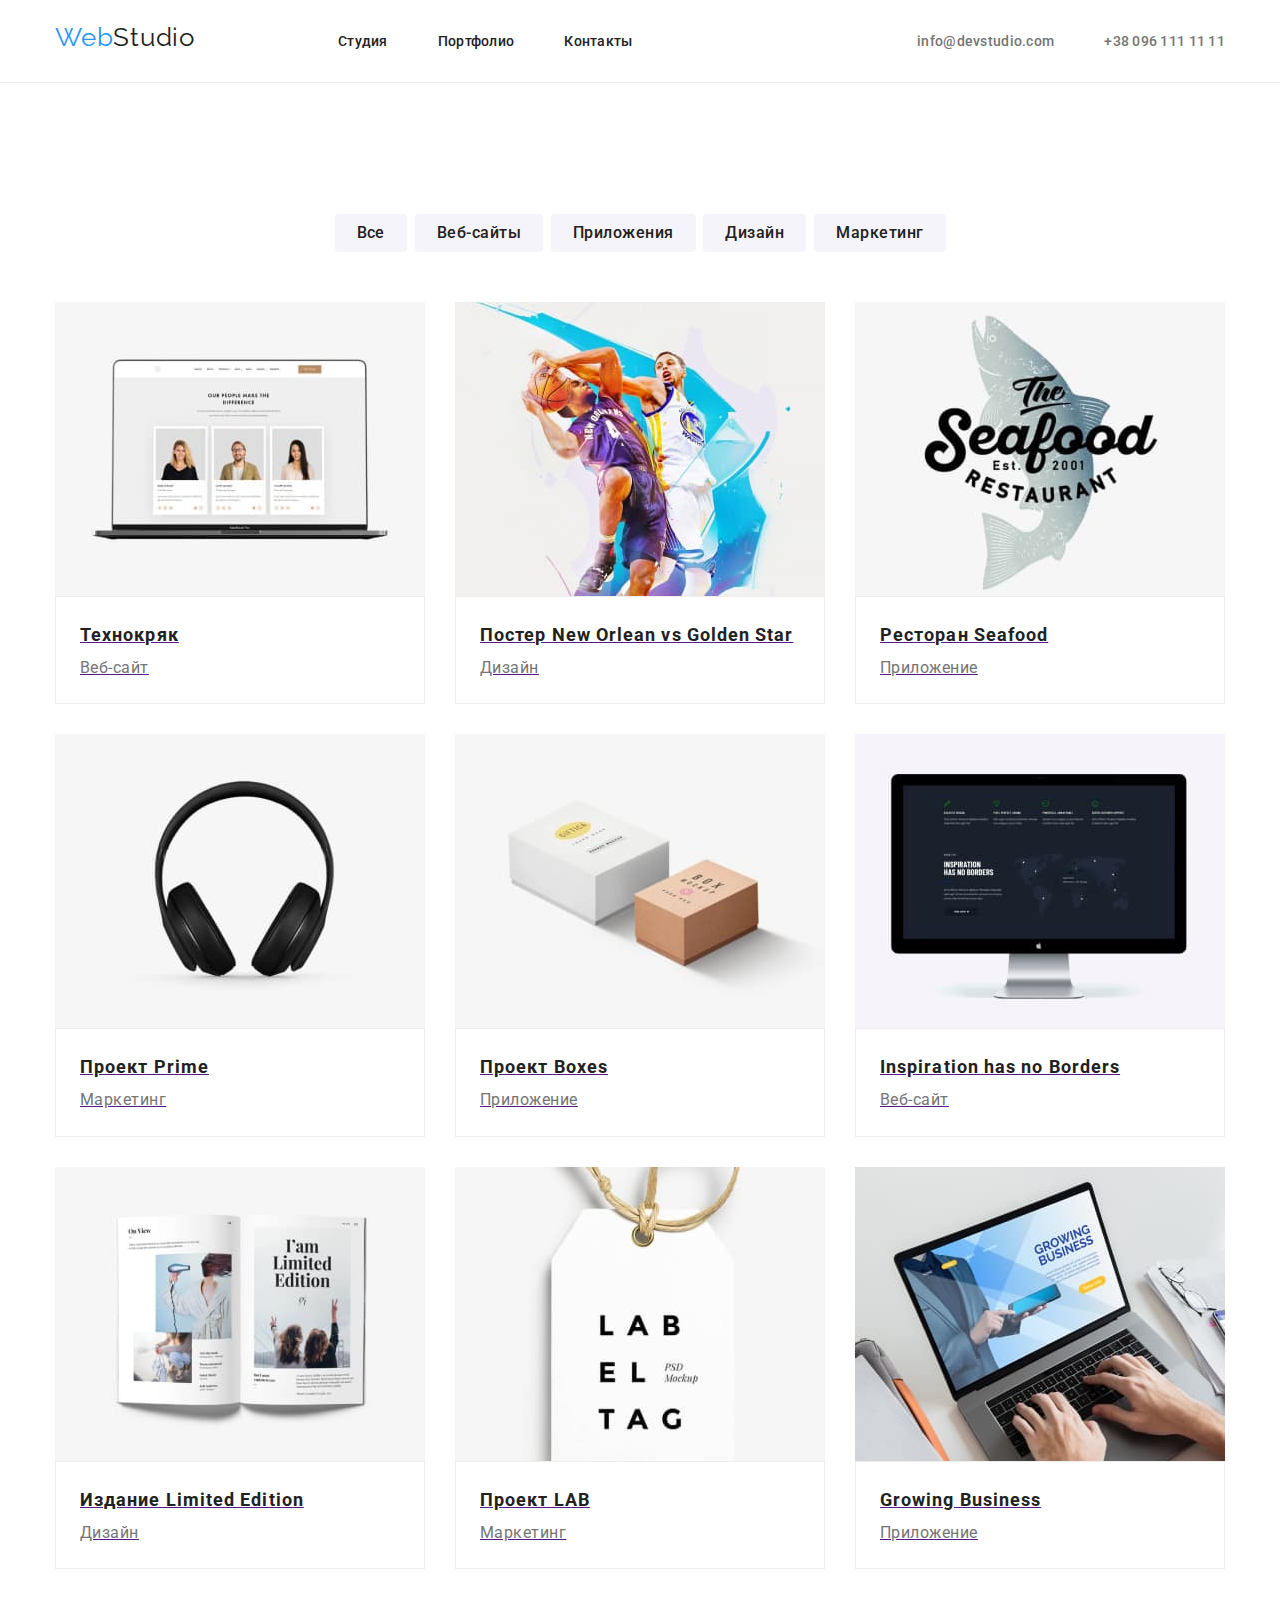
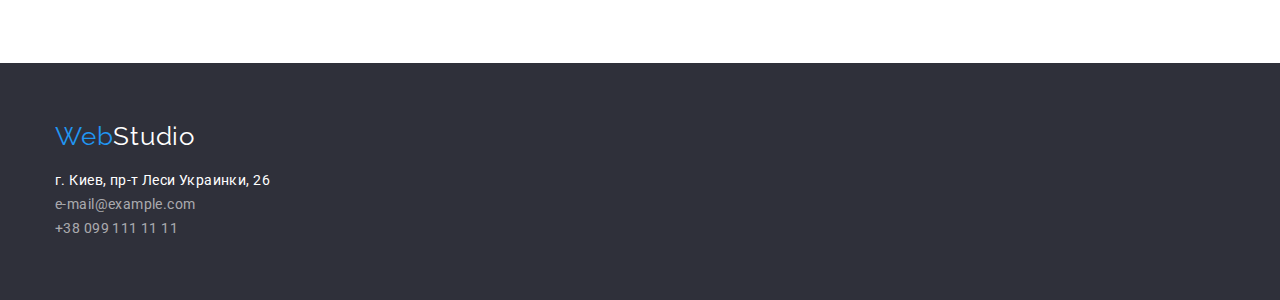
==== commit 8850a074: "Update portfolio.html" ====
--- a/portfolio.html
+++ b/portfolio.html
@@ -46,78 +46,102 @@
                     <li><button type="button" class="filter">Дизайн</button></li>
                     <li><button type="button" class="filter">Маркетинг</button></li>
                 </ul>
-              
+        
                 <ul class="card-list">
                     <li class="card-item">
-                        <img src="./images/technocryk.jpg" alt="three-cards-on-the-screen" width="370">
-                        <div class="card-text">
-                            <h2 class="card-title">Технокряк</h2>
-                            <p class="text">Веб-сайт</p>
-                        </div>
+                        <a href=""><img src="./images/technocryk.jpg" alt="three-cards-on-the-screen" width="370">
+                            <div class="card-text">
+                                <h2 class="card-title">Технокряк</h2>
+                                <p class="text">Веб-сайт</p>
+                            </div>
+                        </a>
                     </li>
 
                     <li class="card-item">
-                        <img src="./images/poster-new-orlean-golden-star.jpg" alt="basketball-poster" width="370">
-                        <div class="card-text">
-                            <h2 class="card-title">Постер New Orlean vs Golden Star</h2>
-                            <p class="text">Дизайн</p>
-                        </div>
+                        <a href=""><img src="./images/poster-new-orlean-golden-star.jpg" alt="basketball-poster" width="370">
+                            <div class="card-text">
+                                <h2 class="card-title">Постер New Orlean vs Golden Star</h2>
+                                <p class="text">Дизайн</p>
+                            </div>
+                        </a>
+                        
                     </li>
 
                     <li class="card-item">
-                        <img src="./images/a-restaurant-seafood.jpg" alt="label-seafood" width="370">
-                        <div class="card-text">
-                            <h2 class="card-title">Ресторан Seafood</h2>
-                            <p class="text">Приложение</p>
-                        </div>
+                        <a href="">
+                            <img src="./images/a-restaurant-seafood.jpg" alt="label-seafood" width="370">
+                            <div class="card-text">
+                                <h2 class="card-title">Ресторан Seafood</h2>
+                                <p class="text">Приложение</p>
+                            </div>
+                        </a>
+                        
                     </li>
 
                     <li class="card-item">
-                        <img src="./images/project-prime.jpg" alt="headphones" width="370">
-                        <div class="card-text">
-                            <h2 class="card-title">Проект Prime</h2>
-                            <p class="text">Маркетинг</p>
-                        </div>
+                        <a href="">
+                            <img src="./images/project-prime.jpg" alt="headphones" width="370">
+                            <div class="card-text">
+                                <h2 class="card-title">Проект Prime</h2>
+                                <p class="text">Маркетинг</p>
+                            </div>
+                        </a>
+                        
                     </li>
 
                     <li class="card-item">
-                        <img src="./images/project-boxes.jpg" alt="boxes" width="370">
-                        <div class="card-text">
-                            <h2 class="card-title">Проект Boxes</h2>
-                            <p class="text">Приложение</p>
-                        </div>
+                        <a href="">
+                            <img src="./images/project-boxes.jpg" alt="boxes" width="370">
+                            <div class="card-text">
+                                <h2 class="card-title">Проект Boxes</h2>
+                                <p class="text">Приложение</p>
+                            </div>
+                        </a>
+                        
                     </li>
 
                     <li class="card-item">
-                        <img src="./images/inspiration-has-no-borders.jpg" alt="computer-monitor" width="370">
-                        <div class="card-text">
-                            <h2 class="card-title">Inspiration has no Borders</h2>
-                            <p class="text">Веб-сайт</p>
-                        </div>
+                        <a href="">
+                            <img src="./images/inspiration-has-no-borders.jpg" alt="computer-monitor" width="370">
+                            <div class="card-text">
+                                <h2 class="card-title">Inspiration has no Borders</h2>
+                                <p class="text">Веб-сайт</p>
+                            </div>
+                        </a>
+                        
                     </li>
 
                     <li class="card-item">
-                        <img src="./images/edition-limited-edition.jpg" alt="open-books" width="370">
-                        <div class="card-text">
-                            <h2 class="card-title">Издание Limited Edition</h2>
-                            <p class="text">Дизайн</p>
-                        </div>
+                        <a href="">
+                            <img src="./images/edition-limited-edition.jpg" alt="open-books" width="370">
+                            <div class="card-text">
+                                <h2 class="card-title">Издание Limited Edition</h2>
+                                <p class="text">Дизайн</p>
+                            </div>
+                        </a>
+                        
                     </li>
 
                     <li class="card-item">
-                        <img src="./images/project-lab.jpg" alt="tag" width="370">
-                        <div class="card-text">
-                            <h2 class="card-title">Проект LAB</h2>
-                            <p class="text">Маркетинг</p>
-                        </div>
+                        <a href="">
+                            <img src="./images/project-lab.jpg" alt="tag" width="370">
+                            <div class="card-text">
+                                <h2 class="card-title">Проект LAB</h2>
+                                <p class="text">Маркетинг</p>
+                            </div>
+                        </a>
+                        
                     </li>
 
                     <li class="card-item">
-                        <img src="./images/growing-business.jpg" alt="website-visitor" width="370">
-                        <div class="card-text">
-                            <h2 class="card-title">Growing Business</h2>
-                            <p class="text">Приложение</p>
-                        </div>
+                        <a href="">
+                            <img src="./images/growing-business.jpg" alt="website-visitor" width="370">
+                            <div class="card-text">
+                                <h2 class="card-title">Growing Business</h2>
+                                <p class="text">Приложение</p>
+                            </div>
+                        </a>
+                        
                     </li>
                 </ul>
             </div>
